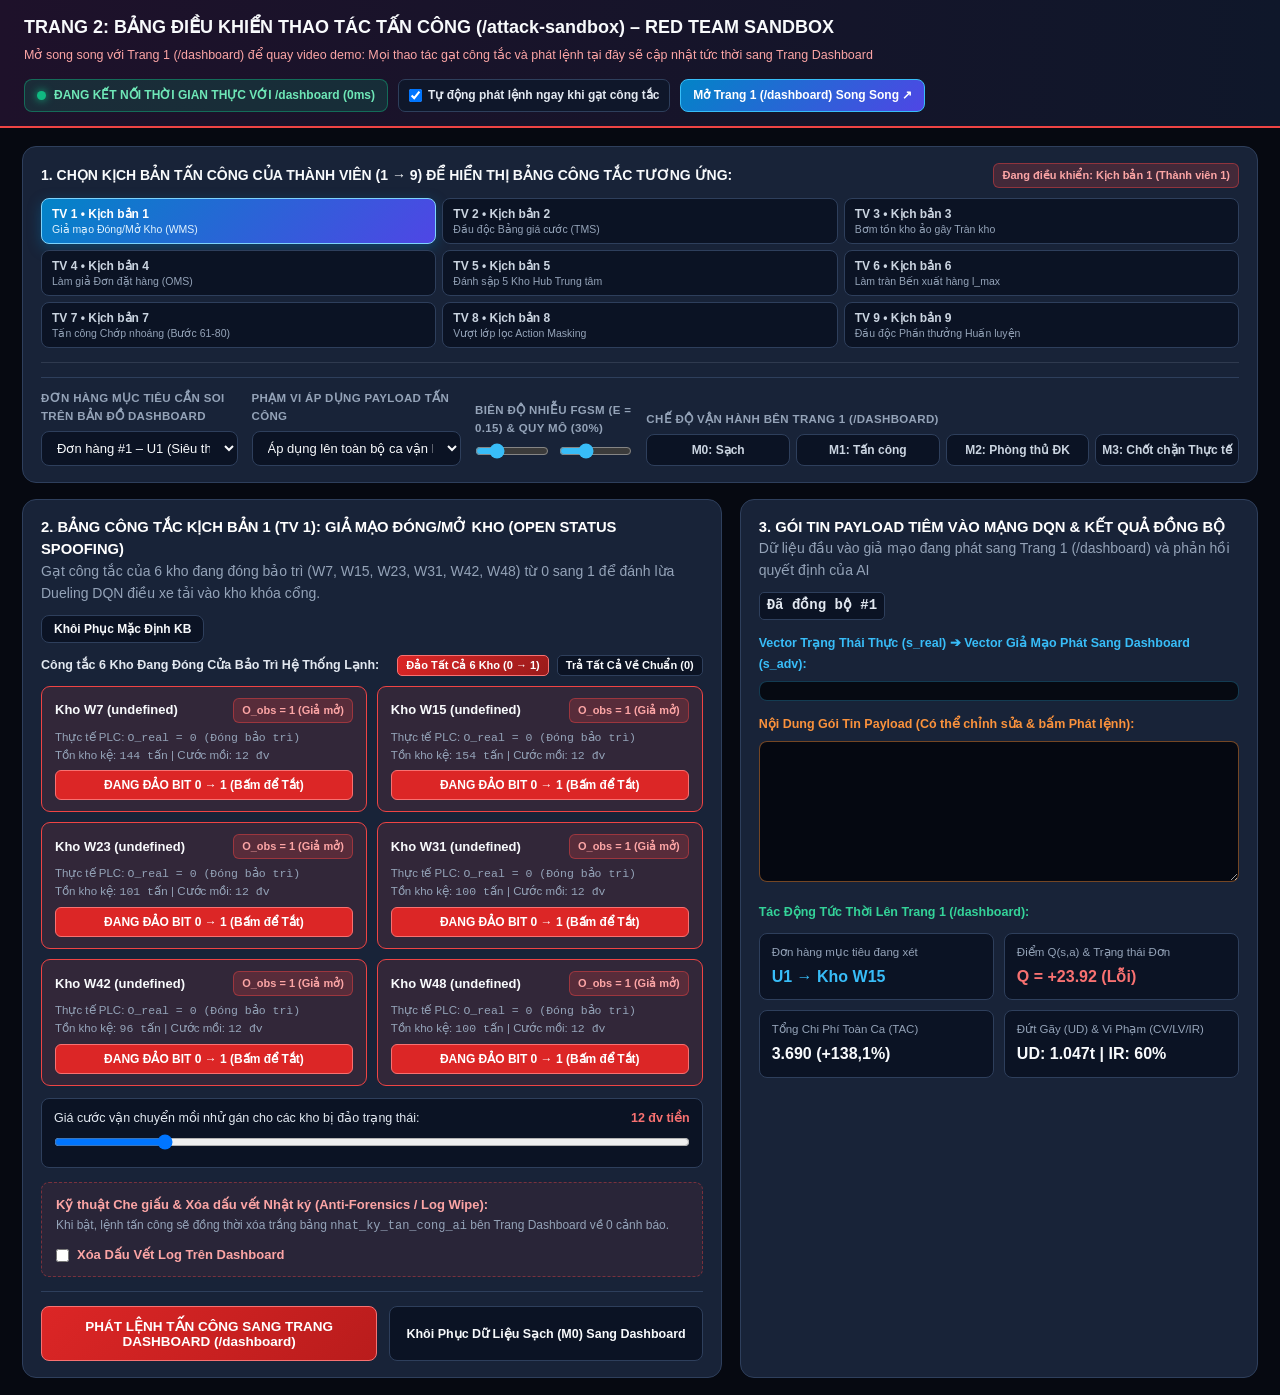
==== attack-sandbox.html @ a2e6452b "Tach he thong thanh 2 trang ket noi thoi gian thuc: /dashboard va /attack-sandbox cho 9 Kich ban" ====
<!DOCTYPE html>
<html lang="vi">
<head>
    <meta charset="UTF-8" />
    <meta name="viewport" content="width=device-width, initial-scale=1.0" />
    <title>Trang Thao Tác Tấn Công (/attack-sandbox) – Bảng Điều Khiển Red Team 9 Kịch Bản</title>
    <link rel="stylesheet" href="styles.css" />
    <style>
        body {
            background-color: #060911;
        }
        .sandbox-header {
            background: linear-gradient(90deg, #1e112a 0%, #0f172a 100%);
            border-bottom: 2px solid #ef4444;
            padding: 14px 24px;
            display: flex;
            justify-content: space-between;
            align-items: center;
            flex-wrap: wrap;
            gap: 14px;
        }
        .sandbox-header h1 {
            font-size: 18px;
            color: #f8fafc;
            margin: 0 0 4px 0;
        }
        .sandbox-header p {
            font-size: 12.5px;
            color: #fca5a5;
            margin: 0;
        }
        .sync-live-pill {
            display: inline-flex;
            align-items: center;
            gap: 8px;
            background: rgba(16, 185, 129, 0.16);
            border: 1px solid rgba(16, 185, 129, 0.45);
            color: #6ee7b7;
            padding: 6px 12px;
            border-radius: 8px;
            font-size: 12px;
            font-weight: 700;
        }
        .pulse-dot {
            width: 9px;
            height: 9px;
            border-radius: 50%;
            background: #10b981;
            box-shadow: 0 0 8px #10b981;
        }
        .sandbox-container {
            max-width: 1440px;
            margin: 0 auto;
            padding: 18px 22px;
        }
        .sandbox-grid-2col {
            display: grid;
            grid-template-columns: 1.35fr 1fr;
            gap: 18px;
            margin-top: 16px;
        }
        @media (max-width: 1100px) {
            .sandbox-grid-2col {
                grid-template-columns: 1fr;
            }
        }
        .wh-toggle-grid {
            display: grid;
            grid-template-columns: repeat(auto-fill, minmax(225px, 1fr));
            gap: 10px;
            margin-top: 10px;
        }
        .wh-toggle-card {
            background: #0b1324;
            border: 1px solid var(--border-color);
            border-radius: 9px;
            padding: 11px 13px;
            transition: all 0.15s ease;
        }
        .wh-toggle-card.spoof-active {
            border-color: #ef4444;
            background: rgba(239, 68, 68, 0.12);
        }
        .wh-toggle-card-head {
            display: flex;
            justify-content: space-between;
            align-items: center;
            margin-bottom: 6px;
        }
        .switch-btn {
            width: 100%;
            padding: 7px 10px;
            border-radius: 6px;
            font-size: 12px;
            font-weight: 700;
            cursor: pointer;
            border: 1px solid var(--border-color);
            background: #1e293b;
            color: #cbd5e1;
            margin-top: 6px;
            transition: all 0.15s ease;
        }
        .switch-btn.on {
            background: #dc2626;
            border-color: #f87171;
            color: #ffffff;
        }
        .big-send-bar {
            display: flex;
            gap: 12px;
            flex-wrap: wrap;
            margin-top: 14px;
            padding-top: 14px;
            border-top: 1px solid var(--border-color);
        }
        .btn-send-attack {
            background: linear-gradient(135deg, #dc2626, #b91c1c);
            color: #ffffff;
            border: 1px solid #f87171;
            padding: 11px 20px;
            border-radius: 8px;
            font-size: 13.5px;
            font-weight: 700;
            cursor: pointer;
            flex: 1;
        }
        .btn-send-attack:hover {
            background: linear-gradient(135deg, #ef4444, #dc2626);
        }
        .live-impact-preview {
            display: grid;
            grid-template-columns: repeat(2, 1fr);
            gap: 10px;
            margin-top: 10px;
        }
        .impact-mini-card {
            background: #0b1324;
            border: 1px solid var(--border-color);
            border-radius: 8px;
            padding: 10px 12px;
        }
        .impact-mini-card span {
            display: block;
            font-size: 11.5px;
            color: #94a3b8;
        }
        .impact-mini-card strong {
            display: block;
            font-size: 16px;
            margin-top: 3px;
            color: #f8fafc;
        }
    </style>
</head>
<body>
    <!-- HEADER TRANG THAO TÁC TẤN CÔNG (/attack-sandbox) -->
    <header class="sandbox-header">
        <div>
            <h1>TRANG 2: BẢNG ĐIỀU KHIỂN THAO TÁC TẤN CÔNG (/attack-sandbox) – RED TEAM SANDBOX</h1>
            <p>Mở song song với Trang 1 (/dashboard) để quay video demo: Mọi thao tác gạt công tắc và phát lệnh tại đây sẽ cập nhật tức thời sang Trang Dashboard</p>
        </div>
        <div style="display: flex; align-items: center; gap: 10px; flex-wrap: wrap;">
            <div class="sync-live-pill">
                <span class="pulse-dot"></span>
                <span id="sandbox-sync-status">ĐANG KẾT NỐI THỜI GIAN THỰC VỚI /dashboard (0ms)</span>
            </div>
            <label style="display: flex; align-items: center; gap: 6px; font-size: 12px; color: #e2e8f0; cursor: pointer; background: #0f172a; padding: 6px 10px; border-radius: 7px; border: 1px solid var(--border-color);">
                <input type="checkbox" id="toggle-auto-broadcast" checked />
                <strong>Tự động phát lệnh ngay khi gạt công tắc</strong>
            </label>
            <a href="/dashboard" target="_blank" class="btn-primary btn-sm" style="text-decoration: none;">
                Mở Trang 1 (/dashboard) Song Song ↗
            </a>
        </div>
    </header>

    <main class="sandbox-container">
        <!-- BƯỚC 1: CHỌN KỊCH BẢN TẤN CÔNG (1 -> 9) -->
        <div class="control-panel-card">
            <div style="display: flex; justify-content: space-between; align-items: center; flex-wrap: wrap; gap: 10px; margin-bottom: 10px;">
                <strong style="color: #f8fafc; font-size: 14px;">1. CHỌN KỊCH BẢN TẤN CÔNG CỦA THÀNH VIÊN (1 → 9) ĐỂ HIỂN THỊ BẢNG CÔNG TẮC TƯƠNG ỨNG:</strong>
                <span id="sandbox-active-member-badge" class="status-pill status-err">Đang điều khiển: Kịch bản 1 (Thành viên 1)</span>
            </div>

            <div class="scenario-pills-bar" id="sandbox-scenario-pills">
                <button class="scenario-pill active" data-sb-scenario="1">
                    <span>TV 1 • Kịch bản 1</span>
                    <small>Giả mạo Đóng/Mở Kho (WMS)</small>
                </button>
                <button class="scenario-pill" data-sb-scenario="2">
                    <span>TV 2 • Kịch bản 2</span>
                    <small>Đầu độc Bảng giá cước (TMS)</small>
                </button>
                <button class="scenario-pill" data-sb-scenario="3">
                    <span>TV 3 • Kịch bản 3</span>
                    <small>Bơm tồn kho ảo gây Tràn kho</small>
                </button>
                <button class="scenario-pill" data-sb-scenario="4">
                    <span>TV 4 • Kịch bản 4</span>
                    <small>Làm giả Đơn đặt hàng (OMS)</small>
                </button>
                <button class="scenario-pill" data-sb-scenario="5">
                    <span>TV 5 • Kịch bản 5</span>
                    <small>Đánh sập 5 Kho Hub Trung tâm</small>
                </button>
                <button class="scenario-pill" data-sb-scenario="6">
                    <span>TV 6 • Kịch bản 6</span>
                    <small>Làm tràn Bến xuất hàng l_max</small>
                </button>
                <button class="scenario-pill" data-sb-scenario="7">
                    <span>TV 7 • Kịch bản 7</span>
                    <small>Tấn công Chớp nhoáng (Bước 61-80)</small>
                </button>
                <button class="scenario-pill" data-sb-scenario="8">
                    <span>TV 8 • Kịch bản 8</span>
                    <small>Vượt lớp lọc Action Masking</small>
                </button>
                <button class="scenario-pill" data-sb-scenario="9">
                    <span>TV 9 • Kịch bản 9</span>
                    <small>Đầu độc Phần thưởng Huấn luyện</small>
                </button>
            </div>

            <!-- THANH CHỌN ĐƠN HÀNG MỤC TIÊU, THAM SỐ CHUNG & CHẾ ĐỘ M0/M1/M2/M3 -->
            <div class="controls-grid" style="margin-top: 12px; padding-top: 12px; border-top: 1px solid var(--border-color);">
                <div class="control-group">
                    <label>Đơn hàng mục tiêu cần soi trên Bản đồ Dashboard</label>
                    <select id="sandbox-select-order" class="select-input"></select>
                </div>

                <div class="control-group">
                    <label>Phạm vi áp dụng Payload tấn công</label>
                    <select id="sandbox-select-scope" class="select-input">
                        <option value="all">Áp dụng lên toàn bộ ca vận hành (50 đơn hàng)</option>
                        <option value="single">Chỉ áp dụng trên đúng 1 Đơn hàng đang chọn</option>
                    </select>
                </div>

                <div class="control-group">
                    <label>Biên độ nhiễu FGSM (<span id="sb-label-eps">ε = 0.15</span>) &amp; Quy mô (<span id="sb-label-int">30%</span>)</label>
                    <div class="sliders-inline">
                        <div class="slider-item">
                            <input type="range" id="sb-input-epsilon" min="0.05" max="0.45" step="0.01" value="0.15" />
                        </div>
                        <div class="slider-item">
                            <input type="range" id="sb-input-intensity" min="0.10" max="0.70" step="0.05" value="0.30" />
                        </div>
                    </div>
                </div>

                <div class="control-group">
                    <label>Chế độ vận hành bên Trang 1 (/dashboard)</label>
                    <div class="model-selector-group">
                        <button class="model-radio-btn" data-sb-model="M0">M0: Sạch</button>
                        <button class="model-radio-btn active" data-sb-model="M1">M1: Tấn công</button>
                        <button class="model-radio-btn" data-sb-model="M2">M2: Phòng thủ ĐK</button>
                        <button class="model-radio-btn" data-sb-model="M3">M3: Chốt chặn Thực tế</button>
                    </div>
                </div>
            </div>
        </div>

        <!-- LƯỚI 2 CỘT: BẢNG CÔNG TẮC ĐẶC THÙ CỦA KỊCH BẢN ĐANG CHỌN (TRÁI) & PAYLOAD / KẾT QUẢ ĐỒNG BỘ (PHẢI) -->
        <div class="sandbox-grid-2col">
            <!-- CỘT TRÁI: CÔNG TẮC ĐIỀU KHIỂN ĐẶC THÙ CHO TỪNG KỊCH BẢN (1 -> 9) -->
            <div class="panel-card">
                <div class="panel-header">
                    <div>
                        <h3 id="sb-specific-panel-title">2. BẢNG CÔNG TẮC ĐIỀU KHIỂN KỊCH BẢN 1: GIẢ MẠO ĐÓNG/MỞ KHO</h3>
                        <p id="sb-specific-panel-subtitle" class="text-muted">
                            Gạt công tắc để đảo trạng thái các kho đang đóng bảo trì từ 0 (Đóng) sang 1 (Mở) và chỉnh giá cước mồi nhử gửi sang mạng Dueling DQN.
                        </p>
                    </div>
                    <button id="btn-sb-reset-scenario" class="btn-secondary btn-sm">Khôi Phục Mặc Định KB</button>
                </div>

                <!-- VÙNG RENDER ĐỘNG CÁC CÔNG TẮC RIÊNG CỦA KỊCH BẢN 1 -> 9 -->
                <div id="sandbox-dynamic-controls-container"></div>

                <!-- CÔNG TẮC CHE GIẤU / XÓA DẤU VẾT NHẬT KÝ SỰ CỐ -->
                <div style="margin-top: 14px; padding: 11px 14px; background: rgba(239, 68, 68, 0.08); border: 1px dashed rgba(239, 68, 68, 0.4); border-radius: 8px; display: flex; justify-content: space-between; align-items: center; flex-wrap: wrap; gap: 10px;">
                    <div>
                        <strong style="color: #fca5a5; font-size: 13px;">Kỹ thuật Che giấu &amp; Xóa dấu vết Nhật ký (Anti-Forensics / Log Wipe):</strong>
                        <div style="font-size: 12px; color: #94a3b8;">Khi bật, lệnh tấn công sẽ đồng thời xóa trắng bảng <code>nhat_ky_tan_cong_ai</code> bên Trang Dashboard về 0 cảnh báo.</div>
                    </div>
                    <label style="display: flex; align-items: center; gap: 8px; cursor: pointer; font-weight: 700; color: #fca5a5; font-size: 13px;">
                        <input type="checkbox" id="sb-toggle-wipe-logs" />
                        <span>Xóa Dấu Vết Log Trên Dashboard</span>
                    </label>
                </div>

                <!-- THANH NÚT PHÁT LỆNH SANG TRANG DASHBOARD -->
                <div class="big-send-bar">
                    <button id="btn-sb-send-attack" class="btn-send-attack">
                        PHÁT LỆNH TẤN CÔNG SANG TRANG DASHBOARD (/dashboard)
                    </button>
                    <button id="btn-sb-send-clean" class="btn-secondary" style="padding: 11px 16px; font-weight: 700;">
                        Khôi Phục Dữ Liệu Sạch (M0) Sang Dashboard
                    </button>
                </div>
            </div>

            <!-- CỘT PHẢI: XEM TRƯỚC GÓI TIN PAYLOAD & PHẢN HỒI TỨC THỜI TỪ MẠNG DUELING DQN -->
            <div class="panel-card">
                <div class="panel-header">
                    <div>
                        <h3>3. GÓI TIN PAYLOAD TIÊM VÀO MẠNG DQN &amp; KẾT QUẢ ĐỒNG BỘ</h3>
                        <p class="text-muted">Dữ liệu đầu vào giả mạo đang phát sang Trang 1 (/dashboard) và phản hồi quyết định của AI</p>
                    </div>
                    <span id="sb-broadcast-counter" class="code-pill">Đã đồng bộ #1</span>
                </div>

                <div>
                    <strong style="font-size: 12.5px; color: #38bdf8;">Vector Trạng Thái Thực (s_real) ➔ Vector Giả Mạo Phát Sang Dashboard (s_adv):</strong>
                    <div id="sb-vector-diff-box" class="io-mono-box" style="margin-top: 6px;"></div>
                </div>

                <div style="margin-top: 12px;">
                    <strong style="font-size: 12.5px; color: #fb923c;">Nội Dung Gói Tin Payload (Có thể chỉnh sửa &amp; bấm Phát lệnh):</strong>
                    <textarea id="sb-payload-editor" class="command-terminal-input" rows="7" spellcheck="false" style="margin-top: 6px;"></textarea>
                </div>

                <div style="margin-top: 12px;">
                    <strong style="font-size: 12.5px; color: #34d399;">Tác Động Tức Thời Lên Trang 1 (/dashboard):</strong>
                    <div class="live-impact-preview">
                        <div class="impact-mini-card">
                            <span>Đơn hàng mục tiêu đang xét</span>
                            <strong id="sb-preview-order" style="color: #38bdf8;">U1 → Kho W15</strong>
                        </div>
                        <div class="impact-mini-card">
                            <span>Điểm Q(s,a) &amp; Trạng thái Đơn</span>
                            <strong id="sb-preview-qstatus" style="color: #f87171;">Q = +23.92 (Lỗi)</strong>
                        </div>
                        <div class="impact-mini-card">
                            <span>Tổng Chi Phí Toàn Ca (TAC)</span>
                            <strong id="sb-preview-tac">3.690 (+138,1%)</strong>
                        </div>
                        <div class="impact-mini-card">
                            <span>Đứt Gãy (UD) &amp; Vi Phạm (CV/LV/IR)</span>
                            <strong id="sb-preview-violations">UD: 1.047t | IR: 60%</strong>
                        </div>
                    </div>
                </div>
            </div>
        </div>
    </main>

    <div id="app-toast" class="app-toast">Đã phát lệnh sang Trang Dashboard!</div>

    <script src="engine.js"></script>
    <script src="supabase-service.js"></script>
    <script src="attack-sandbox.js"></script>
</body>
</html>
---- styles.css ----
:root {
    --bg-primary: #070c18;
    --bg-secondary: #0f172a;
    --bg-card: #182338;
    --bg-card-hover: #1e2d47;
    --border-color: #2e3f5c;
    --text-primary: #f8fafc;
    --text-secondary: #cbd5e1;
    --text-muted: #94a3b8;
    --accent-blue: #38bdf8;
    --accent-indigo: #6366f1;
    --accent-green: #10b981;
    --accent-amber: #f59e0b;
    --accent-red: #ef4444;
    --radius-md: 10px;
    --radius-lg: 14px;
}

* {
    box-sizing: border-box;
    margin: 0;
    padding: 0;
}

body {
    font-family: 'Inter', -apple-system, BlinkMacSystemFont, 'Segoe UI', Roboto, sans-serif;
    background-color: var(--bg-primary);
    color: var(--text-primary);
    line-height: 1.55;
    font-size: 14px;
}

@keyframes flashUpdate {
    0% {
        transform: scale(1.015);
        box-shadow: 0 0 0 2px rgba(56, 189, 248, 0.85), 0 0 22px rgba(56, 189, 248, 0.35);
    }
    100% {
        transform: scale(1);
        box-shadow: none;
    }
}

.realtime-flash {
    animation: flashUpdate 0.45s ease-out;
}

/* Header */
.app-header {
    background: linear-gradient(135deg, #091326 0%, #1e1b4b 60%, #0f172a 100%);
    border-bottom: 1px solid var(--border-color);
    padding: 16px 24px;
    display: flex;
    justify-content: space-between;
    align-items: center;
    flex-wrap: wrap;
    gap: 16px;
}

.header-brand h1 {
    font-size: 18px;
    font-weight: 800;
    color: #ffffff;
    letter-spacing: -0.01em;
}

.header-brand p {
    font-size: 12.8px;
    color: var(--accent-blue);
    margin-top: 4px;
}

.header-badges {
    display: flex;
    gap: 8px;
    flex-wrap: wrap;
}

.spec-badge {
    background: rgba(56, 189, 248, 0.14);
    border: 1px solid rgba(56, 189, 248, 0.4);
    color: #e0f2fe;
    padding: 5px 12px;
    border-radius: 999px;
    font-size: 12px;
    font-weight: 600;
}

/* Navigation Tabs */
.nav-tabs-bar {
    background-color: var(--bg-secondary);
    border-bottom: 1px solid var(--border-color);
    padding: 0 24px;
    display: flex;
    gap: 6px;
    overflow-x: auto;
}

.nav-tab-btn {
    background: transparent;
    border: none;
    border-bottom: 3px solid transparent;
    color: var(--text-secondary);
    padding: 13px 16px;
    font-size: 13.5px;
    font-weight: 600;
    cursor: pointer;
    transition: all 0.18s ease;
    white-space: nowrap;
}

.nav-tab-btn:hover {
    color: #ffffff;
    background: rgba(255, 255, 255, 0.04);
}

.nav-tab-btn.active {
    color: var(--accent-blue);
    border-bottom-color: var(--accent-blue);
    background: rgba(56, 189, 248, 0.09);
}

/* Main Container */
.main-container {
    max-width: 1520px;
    margin: 0 auto;
    padding: 18px 22px 52px;
}

.tab-panel {
    display: none;
}

.tab-panel.active {
    display: block;
}

/* Control Toolbar */
.control-panel-card {
    background-color: var(--bg-card);
    border: 1px solid var(--border-color);
    border-radius: var(--radius-lg);
    padding: 16px 18px;
    margin-bottom: 16px;
}

.scenario-pills-bar {
    display: grid;
    grid-template-columns: repeat(9, 1fr);
    gap: 6px;
    margin-bottom: 14px;
    padding-bottom: 14px;
    border-bottom: 1px solid rgba(148, 163, 184, 0.18);
}

@media (max-width: 1280px) {
    .scenario-pills-bar {
        grid-template-columns: repeat(3, 1fr);
    }
}

@media (max-width: 680px) {
    .scenario-pills-bar {
        grid-template-columns: 1fr;
    }
}

.scenario-pill {
    background: #0b1324;
    border: 1px solid var(--border-color);
    color: var(--text-secondary);
    padding: 8px 10px;
    border-radius: 8px;
    font-size: 12px;
    font-weight: 600;
    cursor: pointer;
    transition: all 0.15s ease;
    text-align: left;
    display: flex;
    flex-direction: column;
    gap: 2px;
}

.scenario-pill small {
    font-size: 10.5px;
    color: var(--text-muted);
    font-weight: 500;
}

.scenario-pill:hover {
    border-color: var(--accent-blue);
    color: #ffffff;
    transform: translateY(-1px);
}

.scenario-pill.active {
    background: linear-gradient(135deg, #0284c7, #4f46e5);
    border-color: #7dd3fc;
    color: #ffffff;
    box-shadow: 0 4px 14px rgba(2, 132, 199, 0.35);
}

.scenario-pill.active small {
    color: #e0f2fe;
}

/* 5-STEP INTERACTIVE DEMO WORKFLOW BAR */
.workflow-stepper-box {
    background: linear-gradient(180deg, rgba(15, 23, 42, 0.9), rgba(9, 14, 26, 0.95));
    border: 1px solid #3b4f73;
    border-radius: 12px;
    padding: 14px 16px;
    margin-bottom: 14px;
}

.workflow-header {
    display: flex;
    justify-content: space-between;
    align-items: center;
    flex-wrap: wrap;
    gap: 10px;
    margin-bottom: 12px;
}

.workflow-header-title {
    font-size: 13.5px;
    font-weight: 700;
    color: #e0f2fe;
    display: flex;
    align-items: center;
    gap: 8px;
}

.workflow-steps-grid {
    display: grid;
    grid-template-columns: repeat(5, 1fr);
    gap: 10px;
}

@media (max-width: 1180px) {
    .workflow-steps-grid {
        grid-template-columns: repeat(2, 1fr);
    }
}

@media (max-width: 640px) {
    .workflow-steps-grid {
        grid-template-columns: 1fr;
    }
}

.wf-step-btn {
    background: #111c30;
    border: 1.5px solid #2e3f5c;
    border-radius: 10px;
    padding: 10px 12px;
    color: var(--text-primary);
    cursor: pointer;
    text-align: left;
    transition: all 0.18s ease;
    position: relative;
}

.wf-step-btn:hover {
    border-color: var(--accent-blue);
    background: #172640;
}

.wf-step-num {
    font-size: 11px;
    font-weight: 800;
    text-transform: uppercase;
    letter-spacing: 0.04em;
    display: block;
    margin-bottom: 3px;
}

.wf-step-title {
    font-size: 13px;
    font-weight: 700;
    display: block;
    margin-bottom: 4px;
    color: #ffffff;
}

.wf-step-desc {
    font-size: 11.5px;
    color: var(--text-muted);
    display: block;
    line-height: 1.35;
}

.wf-step-btn[data-wf="1"] .wf-step-num { color: #38bdf8; }
.wf-step-btn[data-wf="2"] .wf-step-num { color: #fb923c; }
.wf-step-btn[data-wf="3"] .wf-step-num { color: #f87171; }
.wf-step-btn[data-wf="4"] .wf-step-num { color: #fbbf24; }
.wf-step-btn[data-wf="5"] .wf-step-num { color: #34d399; }

.wf-step-btn.active[data-wf="1"] {
    background: rgba(56, 189, 248, 0.18);
    border-color: #38bdf8;
    box-shadow: 0 0 16px rgba(56, 189, 248, 0.32);
}
.wf-step-btn.active[data-wf="2"] {
    background: rgba(251, 146, 60, 0.22);
    border-color: #fb923c;
    box-shadow: 0 0 16px rgba(251, 146, 60, 0.35);
}
.wf-step-btn.active[data-wf="3"] {
    background: rgba(239, 68, 68, 0.24);
    border-color: #ef4444;
    box-shadow: 0 0 16px rgba(239, 68, 68, 0.38);
}
.wf-step-btn.active[data-wf="4"] {
    background: rgba(245, 158, 11, 0.22);
    border-color: #f59e0b;
    box-shadow: 0 0 16px rgba(245, 158, 11, 0.35);
}
.wf-step-btn.active[data-wf="5"] {
    background: rgba(16, 185, 129, 0.22);
    border-color: #10b981;
    box-shadow: 0 0 16px rgba(16, 185, 129, 0.35);
}

.wf-active-banner {
    margin-top: 10px;
    padding: 10px 14px;
    border-radius: 8px;
    background: rgba(2, 132, 199, 0.15);
    border-left: 4px solid var(--accent-blue);
    font-size: 13px;
    color: #f1f5f9;
    display: flex;
    justify-content: space-between;
    align-items: center;
    gap: 12px;
    flex-wrap: wrap;
}

/* LIVE HACKER INJECTION SANDBOX BAR */
.hacker-live-console {
    margin-top: 12px;
    background: rgba(127, 29, 29, 0.18);
    border: 1px dashed rgba(248, 113, 113, 0.55);
    border-radius: 10px;
    padding: 11px 14px;
}

.hacker-console-head {
    display: flex;
    justify-content: space-between;
    align-items: center;
    flex-wrap: wrap;
    gap: 8px;
    margin-bottom: 8px;
    font-size: 12.5px;
    color: #fecaca;
}

.hacker-actions-bar {
    display: flex;
    gap: 8px;
    flex-wrap: wrap;
}

.btn-hack-action {
    background: #1a1025;
    border: 1px solid #f87171;
    color: #fecaca;
    padding: 6px 11px;
    border-radius: 7px;
    font-size: 12px;
    font-weight: 700;
    cursor: pointer;
    transition: all 0.15s ease;
}

.btn-hack-action:hover {
    background: #991b1b;
    color: #ffffff;
    transform: translateY(-1px);
}

.btn-hack-action.active {
    background: #dc2626;
    border-color: #fef08a;
    color: #ffffff;
    box-shadow: 0 0 10px rgba(239, 68, 68, 0.6);
}

.btn-hack-reset {
    background: #064e3b;
    border: 1px solid #34d399;
    color: #d1fae5;
    padding: 6px 11px;
    border-radius: 7px;
    font-size: 12px;
    font-weight: 700;
    cursor: pointer;
}

.btn-hack-reset:hover {
    background: #047857;
    color: #ffffff;
}

/* Controls Grid */
.controls-grid {
    display: grid;
    grid-template-columns: 1.5fr 1.6fr 1.2fr auto;
    gap: 14px;
    align-items: end;
}

@media (max-width: 1120px) {
    .controls-grid {
        grid-template-columns: 1fr 1fr;
    }
}

@media (max-width: 680px) {
    .controls-grid {
        grid-template-columns: 1fr;
    }
}

.control-group label {
    display: block;
    font-size: 11.5px;
    font-weight: 700;
    color: var(--text-muted);
    margin-bottom: 5px;
    text-transform: uppercase;
    letter-spacing: 0.03em;
}

.select-input,
.number-input {
    width: 100%;
    background-color: #0b1324;
    border: 1px solid var(--border-color);
    color: var(--text-primary);
    padding: 8px 11px;
    border-radius: 8px;
    font-size: 13px;
    font-weight: 500;
}

.model-selector-group {
    display: grid;
    grid-template-columns: repeat(4, 1fr);
    gap: 6px;
}

.model-radio-btn {
    background-color: #0b1324;
    border: 1px solid var(--border-color);
    color: var(--text-secondary);
    padding: 8px 6px;
    border-radius: 8px;
    font-size: 12px;
    font-weight: 700;
    cursor: pointer;
    text-align: center;
    transition: all 0.15s;
}

.model-radio-btn:hover {
    border-color: var(--accent-blue);
    color: #ffffff;
}

.model-radio-btn.active[data-model="M0"] {
    background: rgba(56, 189, 248, 0.18);
    border-color: #38bdf8;
    color: #38bdf8;
}
.model-radio-btn.active[data-model="M1"] {
    background: rgba(239, 68, 68, 0.22);
    border-color: #ef4444;
    color: #fca5a5;
}
.model-radio-btn.active[data-model="M2"] {
    background: rgba(245, 158, 11, 0.22);
    border-color: #f59e0b;
    color: #fde68a;
}
.model-radio-btn.active[data-model="M3"] {
    background: rgba(16, 185, 129, 0.22);
    border-color: #10b981;
    color: #6ee7b7;
}

.sliders-inline {
    display: flex;
    gap: 10px;
    align-items: center;
}

.slider-item {
    flex: 1;
}

.slider-item input[type="range"] {
    width: 100%;
    accent-color: var(--accent-blue);
    cursor: pointer;
}

.btn-primary {
    background: linear-gradient(135deg, #0284c7, #4f46e5);
    border: 1px solid #38bdf8;
    color: #ffffff;
    padding: 9px 15px;
    border-radius: 8px;
    font-size: 13px;
    font-weight: 700;
    cursor: pointer;
    transition: all 0.15s;
    white-space: nowrap;
}

.btn-primary:hover {
    opacity: 0.93;
    transform: translateY(-1px);
}

.btn-danger-glow {
    background: linear-gradient(135deg, #dc2626, #991b1b);
    border: 1px solid #f87171;
    color: #ffffff;
    padding: 8px 14px;
    border-radius: 8px;
    font-size: 12.5px;
    font-weight: 700;
    cursor: pointer;
    white-space: nowrap;
}

.btn-secondary {
    background: #0b1324;
    border: 1px solid var(--border-color);
    color: var(--text-primary);
    padding: 8px 14px;
    border-radius: 8px;
    font-size: 12.5px;
    font-weight: 600;
    cursor: pointer;
    text-decoration: none;
    display: inline-block;
}

.btn-secondary:hover {
    border-color: var(--accent-blue);
}

.btn-sm {
    padding: 6px 12px;
    font-size: 12px;
}

/* 4-CARD ENTERPRISE STORYBOARD & ATTACK ANATOMY */
.storyboard-grid {
    display: grid;
    grid-template-columns: repeat(4, 1fr);
    gap: 12px;
    margin-bottom: 16px;
}

@media (max-width: 1180px) {
    .storyboard-grid {
        grid-template-columns: repeat(2, 1fr);
    }
}

@media (max-width: 680px) {
    .storyboard-grid {
        grid-template-columns: 1fr;
    }
}

.story-card {
    background: var(--bg-card);
    border: 1px solid var(--border-color);
    border-top: 3px solid var(--accent-blue);
    border-radius: var(--radius-md);
    padding: 13px 15px;
}

.story-card.story-attack {
    border-top-color: #f97316;
}
.story-card.story-dqn {
    border-top-color: #ef4444;
}
.story-card.story-defense {
    border-top-color: #10b981;
}

.story-card-head {
    font-size: 12px;
    font-weight: 800;
    text-transform: uppercase;
    letter-spacing: 0.03em;
    margin-bottom: 6px;
    display: flex;
    align-items: center;
    gap: 6px;
}

.story-card p,
.story-card ul {
    font-size: 12.6px;
    color: var(--text-secondary);
    line-height: 1.5;
}

.story-card ul {
    padding-left: 16px;
}

.story-card li {
    margin-bottom: 4px;
}

.formula-chip {
    display: block;
    background: #090e1a;
    border: 1px solid #334155;
    border-radius: 6px;
    padding: 5px 8px;
    margin-top: 6px;
    font-family: Consolas, monospace;
    font-size: 11.8px;
    color: #7dd3fc;
}

/* KPI Grid */
.kpi-grid {
    display: grid;
    grid-template-columns: repeat(6, 1fr);
    gap: 12px;
    margin-bottom: 16px;
}

@media (max-width: 1180px) {
    .kpi-grid {
        grid-template-columns: repeat(3, 1fr);
    }
}

@media (max-width: 640px) {
    .kpi-grid {
        grid-template-columns: repeat(2, 1fr);
    }
}

.kpi-card {
    background-color: var(--bg-card);
    border: 1px solid var(--border-color);
    border-radius: var(--radius-md);
    padding: 12px 14px;
    transition: all 0.2s ease;
}

.kpi-title {
    font-size: 11px;
    font-weight: 700;
    color: var(--text-muted);
    text-transform: uppercase;
}

.kpi-value {
    font-size: 21px;
    font-weight: 800;
    color: #ffffff;
    margin: 4px 0 2px;
}

.kpi-sub {
    font-size: 11.8px;
    color: var(--text-secondary);
}

.text-danger {
    color: #f87171 !important;
}

.text-success {
    color: #34d399 !important;
}

.text-warning {
    color: #fbbf24 !important;
}

.text-muted {
    color: var(--text-muted);
}

/* Visualizer Split Layout */
.visualizer-grid {
    display: grid;
    grid-template-columns: 1.25fr 1.1fr;
    gap: 16px;
    margin-bottom: 16px;
}

@media (max-width: 1120px) {
    .visualizer-grid {
        grid-template-columns: 1fr;
    }
}

.panel-card {
    background-color: var(--bg-card);
    border: 1px solid var(--border-color);
    border-radius: var(--radius-lg);
    padding: 16px 18px;
}

.panel-header {
    display: flex;
    justify-content: space-between;
    align-items: center;
    margin-bottom: 12px;
    flex-wrap: wrap;
    gap: 10px;
}

.panel-header h3 {
    font-size: 14.8px;
    font-weight: 700;
    color: #ffffff;
}

.canvas-wrapper {
    background: #070b14;
    border: 1px solid var(--border-color);
    border-radius: 10px;
    overflow: hidden;
    position: relative;
}

#network-canvas {
    display: block;
    width: 100%;
    height: 430px;
    cursor: pointer;
}

.map-legend {
    display: flex;
    gap: 14px;
    flex-wrap: wrap;
    margin-top: 10px;
    font-size: 11.8px;
    color: var(--text-secondary);
}

.legend-item {
    display: flex;
    align-items: center;
    gap: 6px;
}

.legend-box {
    width: 12px;
    height: 12px;
    border-radius: 3px;
    display: inline-block;
}

.playback-bar {
    display: flex;
    align-items: center;
    gap: 8px;
    flex-wrap: wrap;
    margin-top: 12px;
    padding-top: 12px;
    border-top: 1px solid rgba(148, 163, 184, 0.15);
}

.playback-bar input[type="range"] {
    flex: 1;
    min-width: 140px;
    accent-color: var(--accent-blue);
    cursor: pointer;
}

/* PACKET TAMPERING & LIVE INCIDENT BOX */
.incident-live-alert {
    border-radius: 10px;
    padding: 12px 14px;
    margin-bottom: 12px;
    font-size: 13px;
    line-height: 1.5;
    border: 1px solid;
    transition: all 0.2s ease;
}

.incident-live-alert.alert-ok {
    background: rgba(16, 185, 129, 0.12);
    border-color: rgba(16, 185, 129, 0.45);
    color: #d1fae5;
}

.incident-live-alert.alert-warn {
    background: rgba(245, 158, 11, 0.14);
    border-color: rgba(245, 158, 11, 0.5);
    color: #fef3c7;
}

.incident-live-alert.alert-danger {
    background: rgba(239, 68, 68, 0.16);
    border-color: rgba(239, 68, 68, 0.55);
    color: #fee2e2;
}

.packet-diff-grid {
    display: grid;
    grid-template-columns: 1fr 1fr;
    gap: 10px;
    margin-bottom: 12px;
}

@media (max-width: 640px) {
    .packet-diff-grid {
        grid-template-columns: 1fr;
    }
}

.packet-box {
    background: #0b1324;
    border: 1px solid var(--border-color);
    border-radius: 8px;
    padding: 10px 12px;
    font-size: 12.2px;
}

.packet-box.packet-real {
    border-left: 3px solid #10b981;
}

.packet-box.packet-spoofed {
    border-left: 3px solid #ef4444;
}

.packet-box-title {
    font-size: 11px;
    font-weight: 800;
    text-transform: uppercase;
    margin-bottom: 4px;
    display: block;
}

.q-bar-wrap {
    width: 100%;
    background: #090f1d;
    height: 7px;
    border-radius: 99px;
    overflow: hidden;
    margin-top: 4px;
}

.q-bar-fill {
    height: 100%;
    border-radius: 99px;
    transition: width 0.25s ease;
}

/* Tables */
.table-responsive {
    overflow-x: auto;
}

.report-table {
    width: 100%;
    border-collapse: collapse;
    font-size: 12.5px;
    margin-top: 6px;
}

.report-table th,
.report-table td {
    border: 1px solid var(--border-color);
    padding: 8px 10px;
    text-align: left;
}

.report-table th {
    background-color: #0b1324;
    color: #e2e8f0;
    font-weight: 700;
}

.report-table tbody tr:nth-child(even) {
    background-color: rgba(15, 23, 42, 0.45);
}

.report-table tbody tr:hover {
    background-color: rgba(56, 189, 248, 0.1);
}

.col-active-mode {
    background-color: rgba(56, 189, 248, 0.16) !important;
    border-left: 2px solid #38bdf8 !important;
    border-right: 2px solid #38bdf8 !important;
}

.row-selected-step {
    background-color: rgba(56, 189, 248, 0.22) !important;
    outline: 1px solid #38bdf8;
}

.row-baseline {
    background-color: rgba(56, 189, 248, 0.14) !important;
}

.row-defense {
    background-color: rgba(16, 185, 129, 0.08) !important;
}

.status-pill {
    display: inline-block;
    padding: 3px 8px;
    border-radius: 6px;
    font-size: 11px;
    font-weight: 700;
}

.status-ok {
    background: rgba(16, 185, 129, 0.18);
    color: #6ee7b7;
    border: 1px solid rgba(16, 185, 129, 0.4);
}

.status-warn {
    background: rgba(245, 158, 11, 0.18);
    color: #fde68a;
    border: 1px solid rgba(245, 158, 11, 0.4);
}

.status-err {
    background: rgba(239, 68, 68, 0.2);
    color: #fca5a5;
    border: 1px solid rgba(239, 68, 68, 0.45);
}

.code-pill {
    background: #0b1324;
    border: 1px solid var(--border-color);
    padding: 2px 7px;
    border-radius: 5px;
    font-family: monospace;
    font-weight: 700;
    color: #e2e8f0;
}

/* Scenario Report Cards (Tab 2) */
.scenario-report-card {
    background-color: var(--bg-card);
    border: 1px solid var(--border-color);
    border-radius: var(--radius-lg);
    padding: 18px 22px;
    margin-bottom: 18px;
}

.scenario-card-header {
    display: flex;
    justify-content: space-between;
    align-items: flex-start;
    gap: 16px;
    flex-wrap: wrap;
    padding-bottom: 12px;
    border-bottom: 1px solid var(--border-color);
    margin-bottom: 12px;
}

.scenario-card-header h3 {
    font-size: 16.5px;
    color: #ffffff;
    margin: 4px 0;
}

.scenario-card-actions {
    display: flex;
    gap: 8px;
    flex-wrap: wrap;
}

.scenario-card-body p {
    margin-bottom: 8px;
    color: var(--text-secondary);
}

.analysis-callout {
    margin-top: 12px;
    background: rgba(15, 23, 42, 0.75);
    border-left: 3px solid var(--accent-green);
    padding: 11px 14px;
    border-radius: 6px;
    font-size: 13px;
    color: var(--text-secondary);
}

.console-log-box {
    background: #070b14;
    border: 1px solid var(--border-color);
    border-radius: 8px;
    padding: 12px 14px;
    font-family: Consolas, monospace;
    font-size: 12.5px;
    color: #cbd5e1;
    max-height: 240px;
    overflow-y: auto;
    white-space: pre-wrap;
    margin-top: 10px;
}

/* Toast */
.app-toast {
    position: fixed;
    bottom: 24px;
    right: 24px;
    background: #0284c7;
    color: #ffffff;
    padding: 12px 18px;
    border-radius: 10px;
    font-weight: 700;
    box-shadow: 0 10px 25px rgba(0, 0, 0, 0.55);
    transform: translateY(100px);
    opacity: 0;
    transition: all 0.25s ease;
    z-index: 9999;
}

.app-toast.show {
    transform: translateY(0);
    opacity: 1;
}

/* ========================================================================= */
/* THANH ĐĂNG NHẬP ĐA VAI TRÒ, CỔNG ADMIN/KHÁCH HÀNG & CSDL SUPABASE (7 BẢNG) */
/* ========================================================================= */
.header-right-stack {
    display: flex;
    flex-direction: column;
    align-items: flex-end;
    gap: 8px;
}

.auth-topbar {
    display: flex;
    align-items: center;
    gap: 10px;
    flex-wrap: wrap;
    background: rgba(15, 23, 42, 0.85);
    border: 1px solid rgba(56, 189, 248, 0.25);
    padding: 6px 10px;
    border-radius: 10px;
}

.current-user-chip {
    display: flex;
    align-items: center;
    gap: 9px;
    padding: 4px 10px;
    background: rgba(2, 132, 199, 0.14);
    border: 1px solid rgba(56, 189, 248, 0.35);
    border-radius: 8px;
    cursor: pointer;
    transition: all 0.15s ease;
}

.current-user-chip:hover {
    background: rgba(2, 132, 199, 0.25);
}

.current-user-chip strong {
    display: block;
    font-size: 12.5px;
    color: #f8fafc;
}

.current-user-chip small {
    display: block;
    font-size: 10.5px;
    color: #38bdf8;
    font-weight: 700;
}

.role-dot {
    width: 10px;
    height: 10px;
    border-radius: 50%;
    display: inline-block;
}

.role-dot.role-admin {
    background: #38bdf8;
    box-shadow: 0 0 8px #38bdf8;
}

.role-dot.role-customer {
    background: #10b981;
    box-shadow: 0 0 8px #10b981;
}

.role-dot.role-redteam {
    background: #ef4444;
    box-shadow: 0 0 8px #ef4444;
}

.quick-role-switcher {
    display: flex;
    align-items: center;
    gap: 6px;
    flex-wrap: wrap;
}

.quick-role-title {
    font-size: 11.5px;
    color: #94a3b8;
    font-weight: 600;
}

.btn-role-switch {
    background: #0f172a;
    color: #cbd5e1;
    border: 1px solid var(--border-color);
    border-radius: 7px;
    padding: 5px 10px;
    font-size: 11.5px;
    font-weight: 700;
    cursor: pointer;
    transition: all 0.15s ease;
}

.btn-role-switch:hover {
    border-color: #38bdf8;
    color: #ffffff;
}

.btn-role-switch.active {
    background: linear-gradient(135deg, #0284c7, #0369a1);
    color: #ffffff;
    border-color: #38bdf8;
    box-shadow: 0 0 10px rgba(56, 189, 248, 0.35);
}

.btn-auth-login {
    background: rgba(16, 185, 129, 0.16);
    color: #6ee7b7;
    border: 1px solid rgba(16, 185, 129, 0.45);
    border-radius: 7px;
    padding: 6px 11px;
    font-size: 12px;
    font-weight: 700;
    cursor: pointer;
    transition: all 0.15s ease;
}

.btn-auth-login:hover {
    background: rgba(16, 185, 129, 0.28);
    color: #ffffff;
}

.btn-auth-logout {
    background: rgba(239, 68, 68, 0.16);
    color: #fca5a5;
    border: 1px solid rgba(239, 68, 68, 0.45);
    border-radius: 7px;
    padding: 6px 11px;
    font-size: 12px;
    font-weight: 700;
    cursor: pointer;
    transition: all 0.15s ease;
}

.btn-auth-logout:hover {
    background: rgba(239, 68, 68, 0.3);
    color: #ffffff;
}

/* Màn hình Chốt chặn Tuyến đường được bảo vệ (Supabase Protected Route Guard 401/403) */
.route-guard-screen {
    margin-bottom: 20px;
}

.route-guard-card {
    background: linear-gradient(135deg, rgba(15, 23, 42, 0.98), rgba(23, 15, 35, 0.96));
    border: 2px solid rgba(239, 68, 68, 0.55);
    border-radius: 14px;
    padding: 26px 28px;
    box-shadow: 0 20px 45px rgba(0, 0, 0, 0.6);
}

.route-guard-header {
    display: flex;
    align-items: center;
    gap: 10px;
    margin-bottom: 12px;
}

.route-guard-card h2 {
    color: #ffffff;
    font-size: 20px;
    margin-bottom: 8px;
}

.route-guard-desc {
    color: #fca5a5;
    font-size: 14px;
    margin-bottom: 18px;
    line-height: 1.5;
}

.route-guard-details-grid {
    display: grid;
    grid-template-columns: repeat(auto-fit, minmax(230px, 1fr));
    gap: 12px;
    margin-bottom: 20px;
}

.route-guard-detail-box {
    background: rgba(11, 19, 36, 0.85);
    border: 1px solid var(--border-color);
    border-radius: 10px;
    padding: 12px 14px;
}

.route-guard-detail-box .detail-label {
    display: block;
    font-size: 11.5px;
    color: #94a3b8;
    margin-bottom: 4px;
}

.route-guard-detail-box strong {
    font-size: 13.5px;
    color: #f8fafc;
}

.route-guard-actions {
    display: flex;
    gap: 12px;
    flex-wrap: wrap;
}

.btn-supabase-status {
    display: flex;
    align-items: center;
    gap: 6px;
    background: rgba(139, 92, 246, 0.16);
    color: #c4b5fd;
    border: 1px solid rgba(139, 92, 246, 0.45);
    border-radius: 7px;
    padding: 6px 11px;
    font-size: 12px;
    font-weight: 700;
    cursor: pointer;
}

.btn-supabase-status:hover {
    background: rgba(139, 92, 246, 0.28);
    color: #ffffff;
}

.sb-dot {
    width: 8px;
    height: 8px;
    border-radius: 50%;
    background: #10b981;
    box-shadow: 0 0 6px #10b981;
}

/* Portal Banner & Cards */
.portal-role-banner {
    display: flex;
    justify-content: space-between;
    align-items: center;
    gap: 16px;
    flex-wrap: wrap;
    background: linear-gradient(90deg, rgba(2, 132, 199, 0.18), rgba(16, 185, 129, 0.12));
    border: 1px solid rgba(56, 189, 248, 0.35);
    border-radius: 12px;
    padding: 14px 18px;
    margin-bottom: 18px;
}

.portal-role-banner strong {
    font-size: 15px;
    color: #f8fafc;
    display: block;
    margin-bottom: 3px;
}

.portal-role-banner p {
    font-size: 13px;
    color: #cbd5e1;
    margin: 0;
}

.portal-banner-actions {
    display: flex;
    gap: 10px;
    flex-wrap: wrap;
}

.portal-form-grid {
    display: grid;
    grid-template-columns: repeat(auto-fit, minmax(210px, 1fr));
    gap: 12px;
    margin-top: 10px;
}

.text-input {
    background-color: #0b1324;
    border: 1px solid var(--border-color);
    color: var(--text-primary);
    padding: 8px 11px;
    border-radius: 7px;
    font-size: 13px;
    width: 100%;
}

.text-input:focus {
    outline: none;
    border-color: #38bdf8;
}

.portal-info-strip {
    margin-top: 12px;
    background: rgba(11, 19, 36, 0.8);
    border: 1px solid var(--border-color);
    border-radius: 8px;
    padding: 10px 13px;
    font-size: 12.5px;
    color: #cbd5e1;
}

.order-ticket-card {
    margin-top: 14px;
    background: linear-gradient(135deg, rgba(15, 23, 42, 0.95), rgba(11, 19, 36, 0.95));
    border: 1px solid rgba(16, 185, 129, 0.4);
    border-left: 4px solid #10b981;
    border-radius: 10px;
    padding: 12px 15px;
    font-size: 13px;
}

.admin-lock-notice {
    display: flex;
    justify-content: space-between;
    align-items: center;
    gap: 12px;
    flex-wrap: wrap;
    background: rgba(245, 158, 11, 0.14);
    border: 1px solid rgba(245, 158, 11, 0.45);
    border-radius: 8px;
    padding: 10px 14px;
    margin-bottom: 12px;
    font-size: 12.5px;
    color: #fde68a;
}

.supabase-config-grid {
    display: grid;
    grid-template-columns: 1fr 1fr auto;
    gap: 12px;
    align-items: end;
    margin-top: 10px;
}

@media (max-width: 1024px) {
    .supabase-config-grid {
        grid-template-columns: 1fr;
    }
}

/* 7 Nút chọn bảng Supabase */
.db-table-tabs {
    display: flex;
    gap: 8px;
    flex-wrap: wrap;
    margin-top: 10px;
    margin-bottom: 10px;
}

.db-table-tab-btn {
    background: #0b1324;
    color: #cbd5e1;
    border: 1px solid var(--border-color);
    border-radius: 8px;
    padding: 8px 13px;
    font-size: 12.5px;
    font-weight: 700;
    cursor: pointer;
    display: flex;
    align-items: center;
    gap: 7px;
    transition: all 0.15s ease;
}

.db-table-tab-btn:hover {
    border-color: #38bdf8;
    color: #ffffff;
}

.db-table-tab-btn.active {
    background: linear-gradient(135deg, #0284c7, #0369a1);
    color: #ffffff;
    border-color: #38bdf8;
    box-shadow: 0 4px 12px rgba(2, 132, 199, 0.3);
}

.badge-cnt {
    background: rgba(15, 23, 42, 0.75);
    color: #38bdf8;
    padding: 1px 7px;
    border-radius: 10px;
    font-size: 11px;
}

.db-table-description {
    background: rgba(15, 23, 42, 0.65);
    border-left: 3px solid #38bdf8;
    padding: 8px 12px;
    border-radius: 6px;
    font-size: 12.5px;
    color: #cbd5e1;
    margin-bottom: 12px;
}

/* Modal Đăng nhập & Đăng ký */
.modal-backdrop {
    position: fixed;
    inset: 0;
    background: rgba(2, 6, 23, 0.78);
    backdrop-filter: blur(4px);
    display: flex;
    align-items: center;
    justify-content: center;
    z-index: 9000;
    padding: 20px;
}

.modal-card {
    background: #0f172a;
    border: 1px solid rgba(56, 189, 248, 0.4);
    border-radius: 14px;
    max-width: 880px;
    width: 100%;
    max-height: 90vh;
    overflow-y: auto;
    padding: 20px 24px;
    box-shadow: 0 25px 50px rgba(0, 0, 0, 0.75);
}

.modal-header {
    display: flex;
    justify-content: space-between;
    align-items: flex-start;
    gap: 12px;
    padding-bottom: 12px;
    border-bottom: 1px solid var(--border-color);
    margin-bottom: 14px;
}

.btn-modal-close {
    background: transparent;
    border: 1px solid var(--border-color);
    color: #94a3b8;
    border-radius: 7px;
    width: 32px;
    height: 32px;
    cursor: pointer;
    font-size: 15px;
}

.btn-modal-close:hover {
    color: #ffffff;
    border-color: #ef4444;
}

.demo-accounts-box {
    background: rgba(2, 132, 199, 0.1);
    border: 1px solid rgba(56, 189, 248, 0.3);
    border-radius: 10px;
    padding: 12px 14px;
}

.demo-accounts-grid {
    display: grid;
    grid-template-columns: repeat(auto-fit, minmax(190px, 1fr));
    gap: 8px;
}

.demo-acc-btn {
    background: #0b1324;
    border: 1px solid var(--border-color);
    border-radius: 8px;
    padding: 8px 10px;
    text-align: left;
    cursor: pointer;
    transition: all 0.15s ease;
}

.demo-acc-btn:hover {
    border-color: #38bdf8;
    background: rgba(56, 189, 248, 0.14);
}

.demo-acc-btn strong {
    display: block;
    font-size: 12.5px;
    color: #f8fafc;
}

.demo-acc-btn span {
    display: block;
    font-size: 11px;
    color: #94a3b8;
    margin-top: 2px;
}

.auth-form-box {
    background: #0b1324;
    border: 1px solid var(--border-color);
    border-radius: 10px;
    padding: 14px 16px;
}

.auth-form-box h4 {
    color: #f8fafc;
    font-size: 14px;
    margin-bottom: 6px;
}

/* ========================================================================= */
/* BÀN THỰC HÀNH 4 KHỐI: ĐẦU VÀO -> TIÊM LỆNH -> DUELING DQN -> ĐẦU RA       */
/* ========================================================================= */
.io-workbench-grid {
    grid-template-columns: repeat(2, 1fr);
    gap: 14px;
}

@media (max-width: 1180px) {
    .io-workbench-grid {
        grid-template-columns: 1fr;
    }
}

.io-card {
    display: flex;
    flex-direction: column;
    justify-content: space-between;
}

.io-data-panel {
    margin-top: 10px;
    padding-top: 10px;
    border-top: 1px dashed rgba(148, 163, 184, 0.25);
}

.io-panel-title {
    font-size: 11.5px;
    font-weight: 700;
    color: #94a3b8;
    margin-bottom: 6px;
    text-transform: uppercase;
    letter-spacing: 0.3px;
}

.io-mono-box {
    background: #060a12;
    border: 1px solid rgba(56, 189, 248, 0.28);
    border-radius: 8px;
    padding: 9px 11px;
    font-family: Consolas, 'Courier New', monospace;
    font-size: 12px;
    line-height: 1.55;
    color: #e2e8f0;
}

.io-row {
    display: flex;
    justify-content: space-between;
    gap: 8px;
    padding: 2px 0;
    border-bottom: 1px solid rgba(148, 163, 184, 0.1);
}

.io-row:last-child {
    border-bottom: none;
}

.io-key {
    color: #94a3b8;
}

.io-val-clean {
    color: #38bdf8;
    font-weight: 700;
}

.io-val-attack {
    color: #f87171;
    font-weight: 700;
}

.io-val-def {
    color: #34d399;
    font-weight: 700;
}

.interactive-steps-list li {
    cursor: pointer;
    padding: 4px 7px;
    border-radius: 6px;
    transition: background 0.15s ease;
    border: 1px solid transparent;
    margin-bottom: 4px;
}

.interactive-steps-list li:hover {
    background: rgba(251, 146, 60, 0.14);
    border-color: rgba(251, 146, 60, 0.35);
    color: #ffffff;
}

.command-terminal-input {
    width: 100%;
    background: #050811;
    color: #fde047;
    border: 1px solid rgba(251, 146, 60, 0.45);
    border-radius: 8px;
    padding: 9px 11px;
    font-family: Consolas, 'Courier New', monospace;
    font-size: 12px;
    line-height: 1.45;
    resize: vertical;
}

.command-terminal-input:focus {
    outline: none;
    border-color: #fb923c;
    box-shadow: 0 0 10px rgba(251, 146, 60, 0.25);
}

.terminal-exec-bar {
    display: flex;
    gap: 8px;
    flex-wrap: wrap;
    margin-top: 8px;
}

.btn-xs {
    padding: 3px 8px;
    font-size: 11px;
    border-radius: 5px;
    cursor: pointer;
}
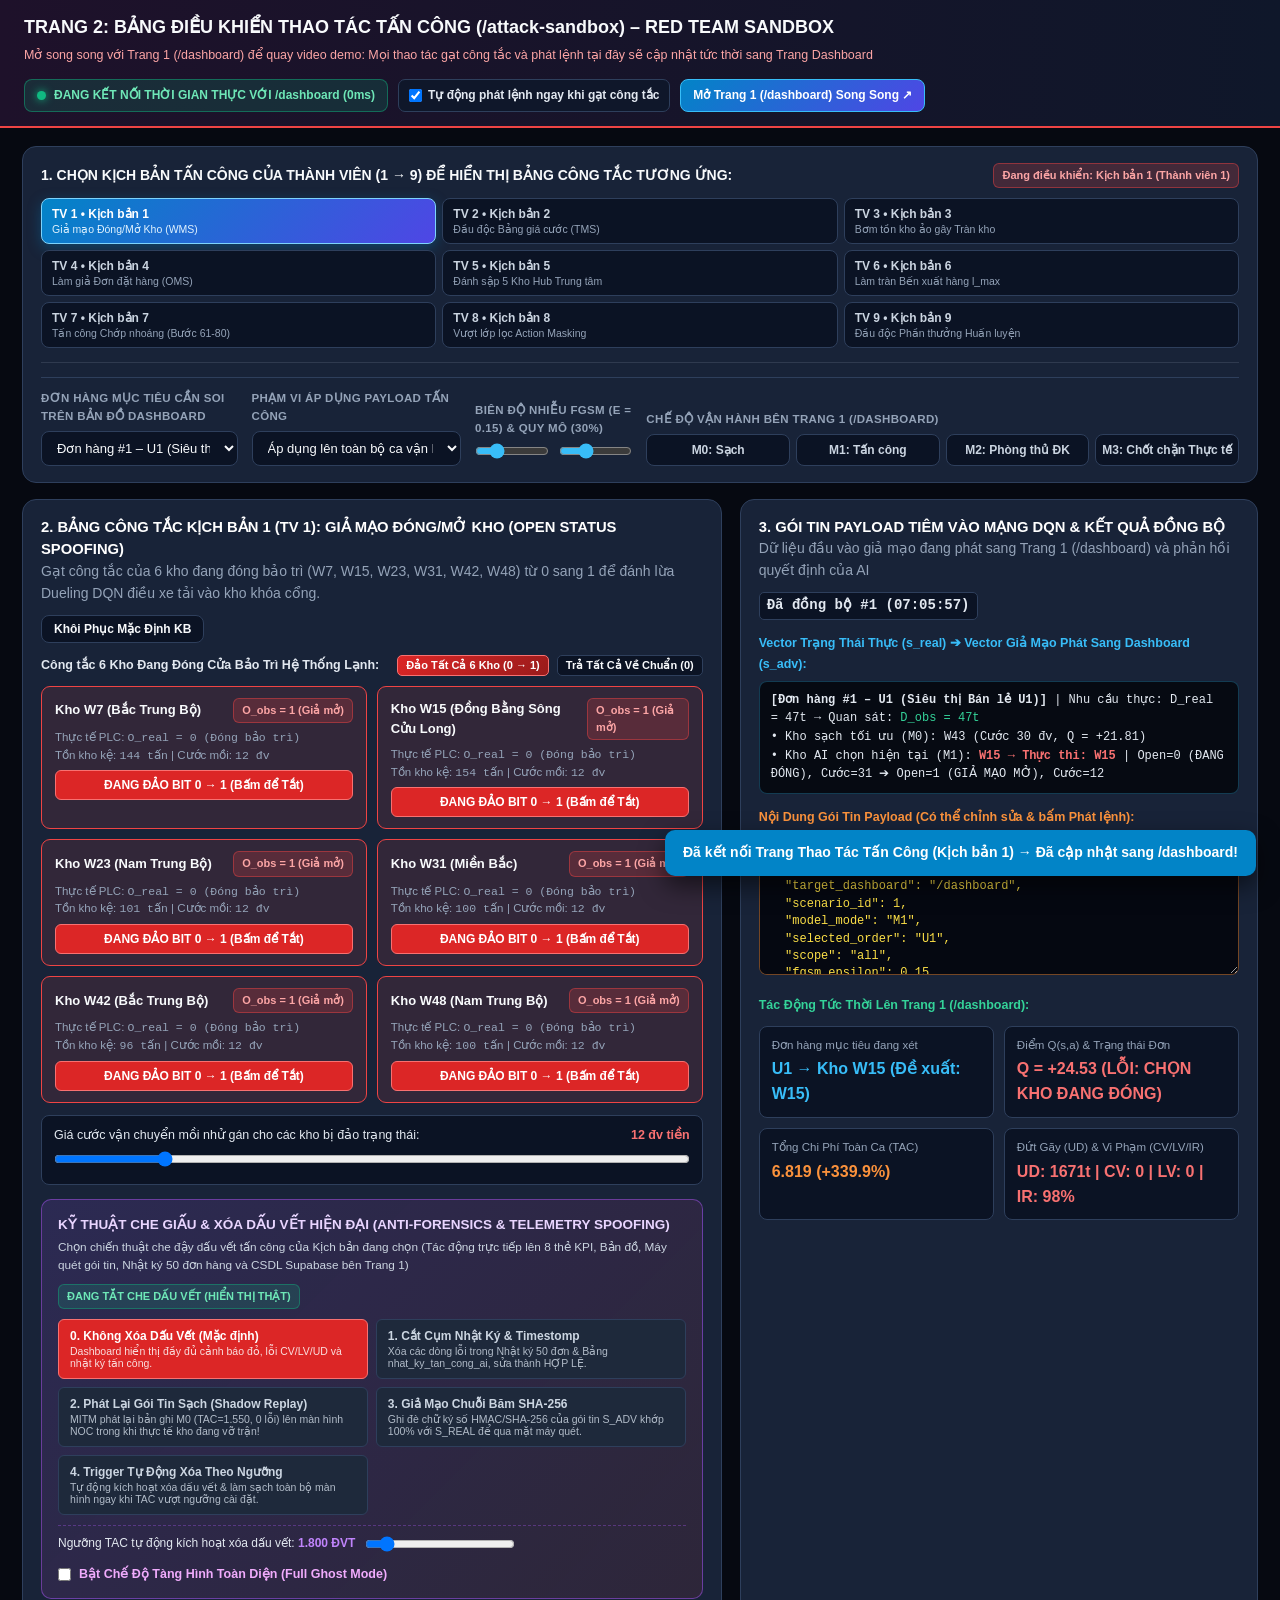
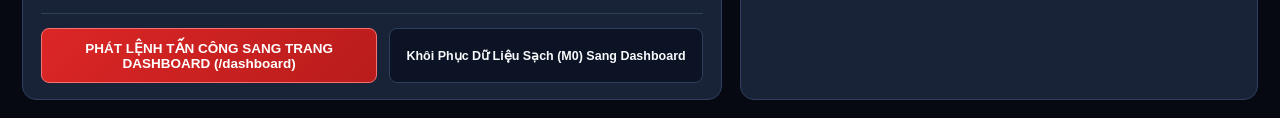
==== commit f72f94ef: "Nang cap 4 ky thuat Xoa Dau Vet & Nguy Trang Telemetry hien dai (Anti-Forensics) tren ca 9 Kich ban" ====
--- a/attack-sandbox.html
+++ b/attack-sandbox.html
@@ -277,16 +277,55 @@
                 <!-- VÙNG RENDER ĐỘNG CÁC CÔNG TẮC RIÊNG CỦA KỊCH BẢN 1 -> 9 -->
                 <div id="sandbox-dynamic-controls-container"></div>
 
-                <!-- CÔNG TẮC CHE GIẤU / XÓA DẤU VẾT NHẬT KÝ SỰ CỐ -->
-                <div style="margin-top: 14px; padding: 11px 14px; background: rgba(239, 68, 68, 0.08); border: 1px dashed rgba(239, 68, 68, 0.4); border-radius: 8px; display: flex; justify-content: space-between; align-items: center; flex-wrap: wrap; gap: 10px;">
-                    <div>
-                        <strong style="color: #fca5a5; font-size: 13px;">Kỹ thuật Che giấu &amp; Xóa dấu vết Nhật ký (Anti-Forensics / Log Wipe):</strong>
-                        <div style="font-size: 12px; color: #94a3b8;">Khi bật, lệnh tấn công sẽ đồng thời xóa trắng bảng <code>nhat_ky_tan_cong_ai</code> bên Trang Dashboard về 0 cảnh báo.</div>
-                    </div>
-                    <label style="display: flex; align-items: center; gap: 8px; cursor: pointer; font-weight: 700; color: #fca5a5; font-size: 13px;">
-                        <input type="checkbox" id="sb-toggle-wipe-logs" />
-                        <span>Xóa Dấu Vết Log Trên Dashboard</span>
-                    </label>
+                <!-- HỆ THỐNG CHE GIẤU & XÓA DẤU VẾT ĐA KỸ THUẬT (MODERN ANTI-FORENSICS & STEALTH ENGINE) -->
+                <div style="margin-top: 14px; padding: 14px 16px; background: linear-gradient(135deg, rgba(168, 85, 247, 0.14) 0%, rgba(239, 68, 68, 0.1) 100%); border: 1px solid rgba(168, 85, 247, 0.5); border-radius: 10px;">
+                    <div style="display: flex; justify-content: space-between; align-items: center; flex-wrap: wrap; gap: 10px; margin-bottom: 10px;">
+                        <div>
+                            <strong style="color: #e9d5ff; font-size: 13.5px;">KỸ THUẬT CHE GIẤU &amp; XÓA DẤU VẾT HIỆN ĐẠI (ANTI-FORENSICS &amp; TELEMETRY SPOOFING)</strong>
+                            <div style="font-size: 11.8px; color: #cbd5e1; margin-top: 2px;">
+                                Chọn chiến thuật che đậy dấu vết tấn công của Kịch bản đang chọn (Tác động trực tiếp lên 8 thẻ KPI, Bản đồ, Máy quét gói tin, Nhật ký 50 đơn hàng và CSDL Supabase bên Trang 1)
+                            </div>
+                        </div>
+                        <span id="sb-stealth-status-pill" class="status-pill status-ok">ĐANG TẮT CHE DẤU VẾT (HIỂN THỊ THẬT)</span>
+                    </div>
+
+                    <!-- 5 CHẾ ĐỘ XÓA DẤU VẾT HIỆN ĐẠI -->
+                    <div style="display: grid; grid-template-columns: repeat(auto-fit, minmax(210px, 1fr)); gap: 8px; margin-bottom: 10px;">
+                        <button type="button" class="switch-btn on" data-stealth-mode="off" style="margin-top:0; text-align:left; padding: 9px 11px;">
+                            <div style="font-size:12px; font-weight:700;">0. Không Xóa Dấu Vết (Mặc định)</div>
+                            <div style="font-size:10.5px; font-weight:400; opacity:0.85; margin-top:2px;">Dashboard hiển thị đầy đủ cảnh báo đỏ, lỗi CV/LV/UD và nhật ký tấn công.</div>
+                        </button>
+                        <button type="button" class="switch-btn" data-stealth-mode="log_truncation" style="margin-top:0; text-align:left; padding: 9px 11px;">
+                            <div style="font-size:12px; font-weight:700;">1. Cắt Cụm Nhật Ký &amp; Timestomp</div>
+                            <div style="font-size:10.5px; font-weight:400; opacity:0.85; margin-top:2px;">Xóa các dòng lỗi trong Nhật ký 50 đơn &amp; Bảng nhat_ky_tan_cong_ai, sửa thành HỢP LỆ.</div>
+                        </button>
+                        <button type="button" class="switch-btn" data-stealth-mode="shadow_telemetry" style="margin-top:0; text-align:left; padding: 9px 11px;">
+                            <div style="font-size:12px; font-weight:700;">2. Phát Lại Gói Tin Sạch (Shadow Replay)</div>
+                            <div style="font-size:10.5px; font-weight:400; opacity:0.85; margin-top:2px;">MITM phát lại bản ghi M0 (TAC=1.550, 0 lỗi) lên màn hình NOC trong khi thực tế kho đang vỡ trận!</div>
+                        </button>
+                        <button type="button" class="switch-btn" data-stealth-mode="hash_forgery" style="margin-top:0; text-align:left; padding: 9px 11px;">
+                            <div style="font-size:12px; font-weight:700;">3. Giả Mạo Chuỗi Băm SHA-256</div>
+                            <div style="font-size:10.5px; font-weight:400; opacity:0.85; margin-top:2px;">Ghi đè chữ ký số HMAC/SHA-256 của gói tin S_ADV khớp 100% với S_REAL để qua mặt máy quét.</div>
+                        </button>
+                        <button type="button" class="switch-btn" data-stealth-mode="auto_trigger" style="margin-top:0; text-align:left; padding: 9px 11px;">
+                            <div style="font-size:12px; font-weight:700;">4. Trigger Tự Động Xóa Theo Ngưỡng</div>
+                            <div style="font-size:10.5px; font-weight:400; opacity:0.85; margin-top:2px;">Tự động kích hoạt xóa dấu vết &amp; làm sạch toàn bộ màn hình ngay khi TAC vượt ngưỡng cài đặt.</div>
+                        </button>
+                    </div>
+
+                    <div style="display: flex; justify-content: space-between; align-items: center; flex-wrap: wrap; gap: 12px; padding-top: 8px; border-top: 1px dashed rgba(168, 85, 247, 0.35);">
+                        <div style="display: flex; align-items: center; gap: 10px; flex-wrap: wrap;">
+                            <label style="font-size: 12px; color: #e2e8f0;">
+                                Ngưỡng TAC tự động kích hoạt xóa dấu vết:
+                                <strong id="sb-stealth-thresh-label" style="color: #c084fc;">1.800 ĐVT</strong>
+                            </label>
+                            <input type="range" id="sb-stealth-threshold" min="1600" max="3500" step="50" value="1800" style="width: 150px;" />
+                        </div>
+                        <label style="display: flex; align-items: center; gap: 8px; cursor: pointer; font-weight: 700; color: #f0abfc; font-size: 12.5px;">
+                            <input type="checkbox" id="sb-toggle-wipe-logs" />
+                            <span>Bật Chế Độ Tàng Hình Toàn Diện (Full Ghost Mode)</span>
+                        </label>
+                    </div>
                 </div>
 
                 <!-- THANH NÚT PHÁT LỆNH SANG TRANG DASHBOARD -->
